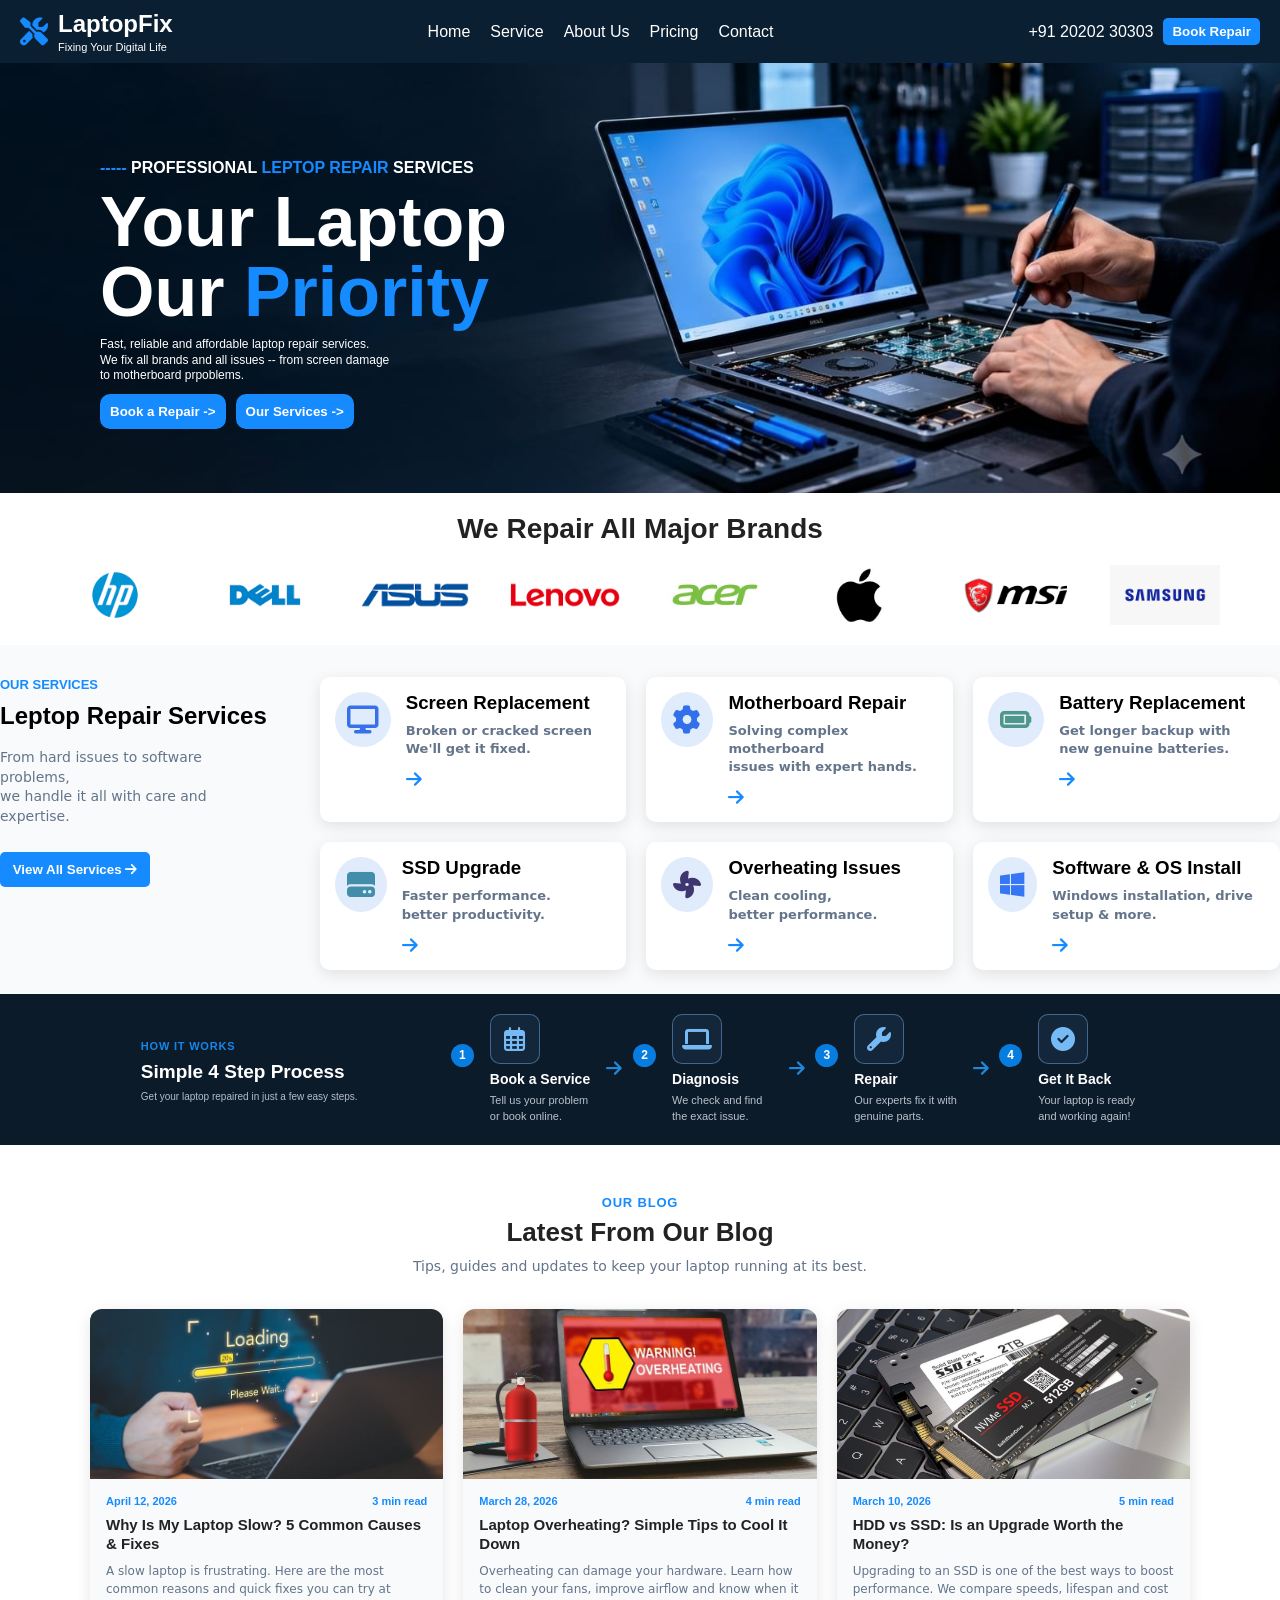
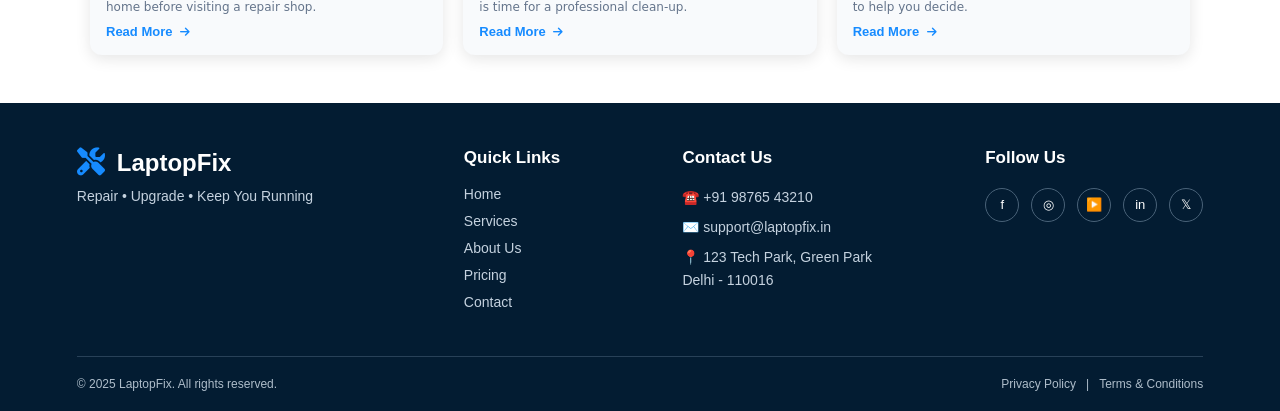
==== index.html @ 67cee1c7 "initial project upload" ====
<!DOCTYPE html>
<html lang="en">

<head>
  <meta charset="UTF-8">
  <meta name="viewport" content="width=device-width, initial-scale=1.0">
  <title>Document</title>
  <link rel="stylesheet" href="./CSS/index.css">
  <link rel="stylesheet" href="./CSS/navbar.css">
  <link rel="stylesheet" href="./CSS/footer.css">
  <link rel="stylesheet" href="https://cdnjs.cloudflare.com/ajax/libs/font-awesome/6.7.2/css/all.min.css">
</head>

<body>

  <div id="navbar"></div>

  <section class="hero">
    <div class="hero-text">
      <div class="image-content">
        <p style="font-weight: bold; "><span style="color: #168BFF;">-----</span> PROFESSIONAL <span
            style="color: #168BFF;">LEPTOP REPAIR </span> SERVICES</p>
        <h2>Your Laptop <br> Our <span style="color: #168BFF;">Priority</span></h2>
        <p style="font-size: 12px; line-height: 1.3; font-weight: 500;">Fast, reliable and affordable laptop repair
          services. <br> We fix all brands and all issues -- from screen damage <br> to motherboard prpoblems.</p>
        <div class="hero-btn">
          <button>Book a Repair -></button>
          <button>Our Services -></button>
        </div>
      </div>
    </div>
  </section>

  <section class="repair-brand">
    <h2>We Repair All Major Brands</h2>
    <div class="brand-logo">
      <img src="./images/logo/hp.png" alt="">
      <img src="./images/logo/dell.png" alt="">
      <img src="./images/logo/asus.png" alt="">
      <img src="./images/logo/lenovo.png" alt="">
      <img src="./images/logo/acer.jpg" alt="">
      <img src="./images/logo/apple.jpg" alt="">
      <img src="./images/logo/msi.png" alt="">
      <img src="./images/logo/samsung.png" alt="">
    </div>
  </section>

  <section class="our-services">
    <div class="left-service">
      <h3>OUR SERVICES</h3>
      <h2>Leptop Repair Services</h2>
      <p>From hard issues to software problems, <br> we handle it all with care and expertise.</p>
      <button>View All Services <span><i class="fa-solid fa-arrow-right"></i></span></button>
    </div>

    <div class="service-cards">
      <div class="service-card">
        <div class="Service-icon">
          <i class="fa-solid fa-display" style="color: #3870E9;"></i>
        </div>
        <div class="Service-detail">
          <h3>Screen Replacement</h3>
          <p>Broken or cracked screen <br>
            We'll get it fixed.</p>
          <i class="fa-solid fa-arrow-right"></i>
        </div>
      </div>
      <div class="service-card">
        <div class="Service-icon">
          <i class="fa-solid fa-gear" style="color: #326FEA;"></i>
        </div>
        <div class="Service-detail">
          <h3>Motherboard Repair</h3>
          <p>Solving complex motherboard <br>
            issues with expert hands.</p>
          <i class="fa-solid fa-arrow-right"></i>
        </div>
      </div>
      <div class="service-card">
        <div class="Service-icon">
          <i class="fa-solid fa-battery-full" style="color: #4F978B;"></i>
        </div>
        <div class="Service-detail">
          <h3>Battery Replacement</h3>
          <p>Get longer backup with <br>
            new genuine batteries.</p>
          <i class="fa-solid fa-arrow-right"></i>
        </div>

      </div>

      <div class="service-card">
        <div class="Service-icon">
          <i class="fa-solid fa-hard-drive" style="color: #428DAA;"></i>

        </div>
        <div class="Service-detail">
          <h3>SSD Upgrade</h3>
          <p>Faster performance. <br>
            better productivity.</p>
          <i class="fa-solid fa-arrow-right"></i>
        </div>
      </div>
      <div class="service-card">
        <div class="Service-icon">
          <i class="fa-solid fa-fan" style="color: #40366F;"></i>
        </div>
        <div class="Service-detail">
          <h3>Overheating Issues</h3>
          <p>Clean cooling, <br>
            better performance.</p>
          <i class="fa-solid fa-arrow-right"></i>
        </div>
      </div>
      <div class="service-card">
        <div class="Service-icon">
          <i class="fa-brands fa-windows" style="color: #3676F4;"></i>
        </div>
        <div class="Service-detail">
          <h3>Software & OS Install</h3>
          <p>Windows installation, drive <br>
            setup & more.</p>
          <i class="fa-solid fa-arrow-right"></i>
        </div>
      </div>
    </div>

  </section>

  <!--  -->

  <section class="how-it-works">
    <div class="intro">
      <span>HOW IT WORKS</span>
      <h2>Simple 4 Step Process</h2>
      <p>Get your laptop repaired in just a few easy steps.</p>
    </div>

    <div class="steps">

      <div class="step">
        <div class="number">1</div>
        <div class="icon">
          <i class="fa-regular fa-calendar-days"></i>
        </div>
        <div class="content">
          <h3>Book a Service</h3>
          <p>Tell us your problem<br>or book online.</p>
        </div>
      </div>

      <div class="arrow">
        <i class="fa-solid fa-arrow-right"></i>
      </div>

      <div class="step">
        <div class="number">2</div>
        <div class="icon">
          <i class="fa-solid fa-laptop"></i>
        </div>
        <div class="content">
          <h3>Diagnosis</h3>
          <p>We check and find<br>the exact issue.</p>
        </div>
      </div>

      <div class="arrow">
        <i class="fa-solid fa-arrow-right"></i>
      </div>

      <div class="step">
        <div class="number">3</div>
        <div class="icon">
          <i class="fa-solid fa-wrench"></i>
        </div>
        <div class="content">
          <h3>Repair</h3>
          <p>Our experts fix it with<br>genuine parts.</p>
        </div>
      </div>

      <div class="arrow">
        <i class="fa-solid fa-arrow-right"></i>
      </div>

      <div class="step">
        <div class="number">4</div>
        <div class="icon">
          <i class="fa-solid fa-circle-check"></i>
        </div>
        <div class="content">
          <h3>Get It Back</h3>
          <p>Your laptop is ready<br>and working again!</p>
        </div>
      </div>

    </div>
  </section>


  <section class="our-blog" id="blog">
    <div class="blog-intro">
      <span>OUR BLOG</span>
      <h2>Latest From Our Blog</h2>
      <p>Tips, guides and updates to keep your laptop running at its best.</p>
    </div>

    <div class="blog-cards">

      <div class="blog-card">
        <img src="./images/blog/slow-loading.jpg" alt="">
        <div class="blog-body">
          <div class="blog-meta">
            <span>April 12, 2026</span>
            <span>3 min read</span>
          </div>
          <h3>Why Is My Laptop Slow? 5 Common Causes & Fixes</h3>
          <p>A slow laptop is frustrating. Here are the most common reasons and quick fixes you can try at home before visiting a repair shop.</p>
          <a href="./blog-laptop-slow.html">Read More <i class="fa-solid fa-arrow-right"></i></a>
        </div>
      </div>

      <div class="blog-card">
        <img src="./images/blog/laptop-overheating.jpg" alt="">
        <div class="blog-body">
          <div class="blog-meta">
            <span>March 28, 2026</span>
            <span>4 min read</span>
          </div>
          <h3>Laptop Overheating? Simple Tips to Cool It Down</h3>
          <p>Overheating can damage your hardware. Learn how to clean your fans, improve airflow and know when it is time for a professional clean-up.</p>
          <a href="./blog-overheating.html">Read More <i class="fa-solid fa-arrow-right"></i></a>
        </div>
      </div>

      <div class="blog-card">
        <img src="./images/blog/SSD.jpg" alt="">
        <div class="blog-body">
          <div class="blog-meta">
            <span>March 10, 2026</span>
            <span>5 min read</span>
          </div>
          <h3>HDD vs SSD: Is an Upgrade Worth the Money?</h3>
          <p>Upgrading to an SSD is one of the best ways to boost performance. We compare speeds, lifespan and cost to help you decide.</p>
          <a href="./blog-ssd-upgrade.html">Read More <i class="fa-solid fa-arrow-right"></i></a>
        </div>
      </div>

    </div>
  </section>

  <div id="footer"></div>

  <script src="./JS/load-nav.js"></script>
  <script src="./JS/load-footer.js"></script>
</body>

</html>
---- CSS/index.css ----
* {
  margin: 0;
  padding: 0;
  box-sizing: border-box;
  font-family: 'poppins', sans-serif;
}

body {
  background-color: #F8FAFC;
}

.hero {
  position: relative;
  width: 100%;
  height: 430px;
  background-image: url('../images/hero.jpeg');
  background-size: cover;
  background-position: center;
  background-repeat: no-repeat;
}

.hero-text {
  position: absolute;
  color: white;
  left: 100px;
  top: 6rem;
  max-width: calc(100% - 160px);
}

.image-content {
  display: flex;
  flex-direction: column;
  gap: 10px;
}

.image-content>h2 {
  font-size: 70px;
  font-weight: bold;
  line-height: 1;
}

.hero-btn {
  display: flex;
  gap: 10px;
}

.hero-btn>button {
  padding: 10px;
  border-radius: 10px;
  border-style: none;
  background-color: #168BFF;
  color: white;
  font-weight: 600;

}

.repair-brand {
  display: flex;
  flex-direction: column;
  justify-content: center;
  align-items: center;
  gap: 20px;
  padding: 20px 20px;
  background-color: white;
}

.repair-brand>h2 {
  font-size: 28px;
  font-weight: 700;
  color: #222;
}

.brand-logo {
  display: flex;
  flex-wrap: wrap;
  justify-content: center;
  align-items: center;
  gap: 30px;
}

.brand-logo>img {
  height: 60px;
  width: 120px;
  object-fit: contain;
  filter: grayscale(0);
  transition: transform 0.3s ease, filter 0.3s ease;
}

.brand-logo>img:hover {
  transform: scale(1.1);
  filter: grayscale(0.3);
}

.our-services {
  display: flex;
  flex: 1;
  gap: 3rem;
  justify-content: center;
  margin-top: 2rem;
}

.service-cards {
  display: grid;
  grid-template-columns: repeat(3, 1fr);
  gap: 20px;

}

.service-card {
  background-color: white;
  display: flex;
  padding: 15px;
  gap: 15px;
  border-radius: 10px;
  box-shadow: 0 4px 15px rgba(0, 0, 0, 0.1);
}

.Service-icon{
  background-color: #E0EBFB;
  padding: 12px;
  height: 55px;
  border-radius: 50%;
  display: flex;
  align-items: center;
  justify-content: center;
}

.Service-icon > i {
  font-size: 28px;
}

.Service-detail > p{
   font-family: 'Inter', system-ui, -apple-system, sans-serif;
  font-size: 13px;
  font-weight: 600;
  color: #64748b; 
  line-height: 1.4;
  margin-top: 8px;
  max-width: 420px;
}
.Service-detail > i {
  display: flex;
  justify-self: end;
  color: #168BFF;
  margin-top: 0.8rem;
  font-size: 18px;
  font-weight: 900;
}

.left-service {
  display: flex;
  flex-direction: column;
  gap: 10px;
}

.left-service>h3 {
  font-size: 13px;
  color: #168BFF;
  font-weight: 700;
}

.left-service>h2 {
  font-weight: 800;
  font-size: 24px;
}

.left-service>p {
  font-family: 'Inter', system-ui, -apple-system, sans-serif;
  font-size: 14px;
  font-weight: 500;
  color: #64748b;
  margin-top: 8px;
  max-width: 420px;
  line-height: 1.4;
}

.left-service > button {
  border: none;
  text-align: center;
  padding: 10px;
  color: white;
  background-color: #168BFF;
  max-width: 150px;
  border-radius: 5px;
  font-weight: 600;
  margin-top: 1rem;
}

.how-it-works {
  width: 100%;
  min-height: 136px;
  background: #0c1b2a;
  color: white;
  display: flex;
  align-items: center;
  padding: 20px 11%;
  gap: 70px;
  margin-top: 1.5rem;
}


/* Left Intro */
.intro {
  min-width: 245px;
}

.intro span {
  color: #1687e8;
  font-size: 11px;
  font-weight: 700;
  letter-spacing: 0.8px;
}

.intro h2 {
  font-size: 19px;
  margin: 7px 0 8px;
  font-weight: 700;
}

.intro p {
  color: #b5bec8;
  font-size: 10px;
}

/* Steps */
.steps {
  flex: 1;
  display: flex;
  align-items: center;
  justify-content: space-between;
  gap: 15px;
}

.step {
  position: relative;
  min-width: 135px;
  padding-left: 34px;
}

.number {
  position: absolute;
  left: -5px;
  top: 30px;
  width: 23px;
  height: 23px;
  border-radius: 50%;
  background: #087de0;
  display: flex;
  align-items: center;
  justify-content: center;
  font-size: 12px;
  font-weight: bold;
}

.icon {
  color: #75b9f5;
  font-size: 24px;
  width: 50px;
  height: 50px;
  margin-bottom: 7px;
  border: 1.5px solid rgba(117, 185, 245, 0.45);
  border-radius: 10px;
  background: rgba(117, 185, 245, 0.08);
  display: flex;
  align-items: center;
  justify-content: center;
}

.content h3 {
  font-size: 14px;
  margin-bottom: 5px;
  font-weight: 700;
}

.content p {
  color: #b8c1cb;
  font-size: 11px;
  line-height: 1.5;
}

.arrow {
  color: #2087d9;
  font-size: 18px;
  flex-shrink: 0;
}

.our-blog {
  padding: 3rem 6%;
  background-color: white;
  display: flex;
  flex-direction: column;
  align-items: center;
  gap: 2rem;
}

.blog-intro {
  text-align: center;
}

.blog-intro span {
  color: #168BFF;
  font-size: 13px;
  font-weight: 700;
  letter-spacing: 0.8px;
}

.blog-intro h2 {
  font-size: 26px;
  font-weight: 800;
  color: #222;
  margin-top: 6px;
}

.blog-intro p {
  font-family: 'Inter', system-ui, -apple-system, sans-serif;
  font-size: 14px;
  font-weight: 500;
  color: #64748b;
  margin-top: 8px;
  line-height: 1.5;
}

.blog-cards {
  display: grid;
  grid-template-columns: repeat(3, 1fr);
  gap: 20px;
  max-width: 1100px;
  width: 100%;
}

.blog-card {
  background-color: #F8FAFC;
  border-radius: 12px;
  overflow: hidden;
  box-shadow: 0 4px 15px rgba(0, 0, 0, 0.1);
  transition: transform 0.3s ease, box-shadow 0.3s ease;
  display: flex;
  flex-direction: column;
}

.blog-card:hover {
  transform: translateY(-6px);
  box-shadow: 0 8px 25px rgba(0, 0, 0, 0.15);
}

.blog-card > img {
  width: 100%;
  height: 170px;
  object-fit: cover;
}

.blog-body {
  padding: 16px;
  display: flex;
  flex-direction: column;
  gap: 8px;
  flex: 1;
}

.blog-meta {
  display: flex;
  justify-content: space-between;
  font-size: 11px;
  font-weight: 600;
  color: #168BFF;
}

.blog-body h3 {
  font-size: 15px;
  font-weight: 700;
  color: #222;
  line-height: 1.3;
}

.blog-body p {
  font-family: 'Inter', system-ui, -apple-system, sans-serif;
  font-size: 12px;
  font-weight: 500;
  color: #64748b;
  line-height: 1.5;
}

.blog-body a {
  margin-top: auto;
  color: #168BFF;
  font-size: 13px;
  font-weight: 700;
  text-decoration: none;
}

.blog-body a i {
  font-size: 11px;
  margin-left: 4px;
  transition: transform 0.3s ease;
}

.blog-body a:hover i {
  transform: translateX(4px);
}

/* Responsive */
@media (max-width: 900px) {
  .hero-text {
    left: 50px;
    max-width: calc(100% - 100px);
  }

  .image-content>h2 {
    font-size: 48px;
  }

  .our-services {
    flex-direction: column;
    align-items: center;
    gap: 2rem;
    padding: 0 6%;
  }

  .left-service {
    align-items: center;
    text-align: center;
  }

  .service-cards {
    grid-template-columns: repeat(2, 1fr);
    width: 100%;
  }

  .how-it-works {
    flex-direction: column;
    align-items: flex-start;
    padding: 30px 6%;
    gap: 30px;
  }

  .steps {
    width: 100%;
    flex-wrap: wrap;
  }

  .blog-cards {
    grid-template-columns: 1fr;
  }
}

@media (max-width: 600px) {
  .hero {
    height: 340px;
  }

  .hero-text {
    left: 20px;
    top: 3rem;
    max-width: calc(100% - 40px);
  }

  .image-content>h2 {
    font-size: 30px;
  }

  .hero-btn>button {
    font-size: 11px;
  }

  .service-cards {
    grid-template-columns: 1fr;
  }

  .service-card {
    flex-direction: column;
    align-items: flex-start;
  }

  .steps {
    flex-direction: column;
    align-items: flex-start;
  }

  .arrow {
    transform: rotate(90deg);
    margin-left: 10px;
  }

  .step {
    min-width: 200px;
  }
}
---- CSS/navbar.css ----
*{
  margin: 0;
  padding: 0;
  box-sizing: border-box;
  font-family: 'poppins',sans-serif;
}

  .nav{
    display: flex;
    background-color: #0B1F33;
    color: white;
    justify-content: space-between;
    align-items: center;
    padding: 10px 20px 10px 20px;
  }
  .nav-head{
    display: flex;
    gap: 10px;
    align-items: center;
  }
  .nav-logo i{
    font-size: 28px;
    color: #168bff;
  }

  .nav-brand{
    display: flex;
    flex-direction: column;
    gap: 3px;
  }
  .nav-brand > p{
    font-size: 11px;
    font-weight: 500;
    /* color: rgba(128, 128, 128, 0.836); */
  }

  .nav-list{
    display: flex;
    gap: 20px;
  }
  .nav-item{
    list-style: none;
    text-decoration: none;
  }
  .nav-item > a{
    text-decoration: none;
    /* color: aliceblue; */
    color: white;
  }

  .nav-action{
    display: flex;
    gap: 10px;
    align-items: center;
  }
  .nav-button{
    border: none;
    padding: 6px 9px 6px 9px; 
    border-radius: 5px;
    background-color: #168bff;
    color: white;
    font-weight: 600;
  }
---- CSS/footer.css ----
.footer {
  background: #031c32;
  color: white;
  padding: 45px 6% 20px;
  font-family: Arial, sans-serif;
}

.footer-container {
  max-width: 1200px;
  margin: auto;
  display: grid;
  grid-template-columns: 2fr 1fr 1.5fr 1fr;
  gap: 50px;
}

/* Brand */

.footer-logo {
  display: flex;
  align-items: center;
  gap: 12px;
  font-size: 24px;
  font-weight: 700;
}

.nav-logo i{
    font-size: 28px;
    color: #168bff;
  }

.logo-icon {
  color: #38a9ff;
  font-size: 42px;
  font-weight: bold;
}

.footer-brand p {
  color: #c5d2df;
  font-size: 14px;
  margin-top: 10px;
}

/* Columns */

.footer-column h3 {
  font-size: 17px;
  margin-bottom: 18px;
}

.footer-column a {
  display: block;
  color: #c5d2df;
  text-decoration: none;
  font-size: 14px;
  margin-bottom: 11px;
  transition: 0.3s;
}

.footer-column a:hover {
  color: #229cff;
}

.footer-column p {
  color: #c5d2df;
  font-size: 14px;
  line-height: 1.6;
  margin: 8px 0;
}

/* Social Icons */

.social-icons {
  display: flex;
  gap: 12px;
  margin-top: 20px;
}

.social-icons a {
  width: 34px;
  height: 34px;
  border: 1px solid #496278;
  border-radius: 50%;
  display: flex;
  align-items: center;
  justify-content: center;
  color: white;
  margin: 0;
  font-size: 13px;
}

.social-icons a:hover {
  background: #168ff0;
  border-color: #168ff0;
  color: white;
}

/* Bottom */

.footer-bottom {
  max-width: 1200px;
  margin: 35px auto 0;
  padding-top: 20px;
  border-top: 1px solid #284158;

  display: flex;
  justify-content: space-between;
  align-items: center;

  color: #aebdca;
  font-size: 12px;
}

.footer-bottom p {
  margin: 0;
}

.footer-bottom div {
  display: flex;
  gap: 10px;
}

.footer-bottom a {
  color: #aebdca;
  text-decoration: none;
}

.footer-bottom a:hover {
  color: #229cff;
}


/* Responsive */

@media (max-width: 768px) {

  .footer-container {
    grid-template-columns: 1fr 1fr;
    gap: 35px;
  }

  .footer-brand {
    grid-column: 1 / -1;
  }

  .footer-bottom {
    flex-direction: column;
    gap: 15px;
    text-align: center;
  }
}


@media (max-width: 500px) {

  .footer {
    padding: 35px 20px 20px;
  }

  .footer-container {
    grid-template-columns: 1fr;
    gap: 28px;
  }

  .footer-brand {
    grid-column: auto;
    text-align: center;
  }

  .footer-logo {
    justify-content: center;
  }

  .footer-column {
    text-align: center;
  }

  .social-icons {
    justify-content: center;
  }

  .footer-bottom div {
    flex-wrap: wrap;
    justify-content: center;
  }
}
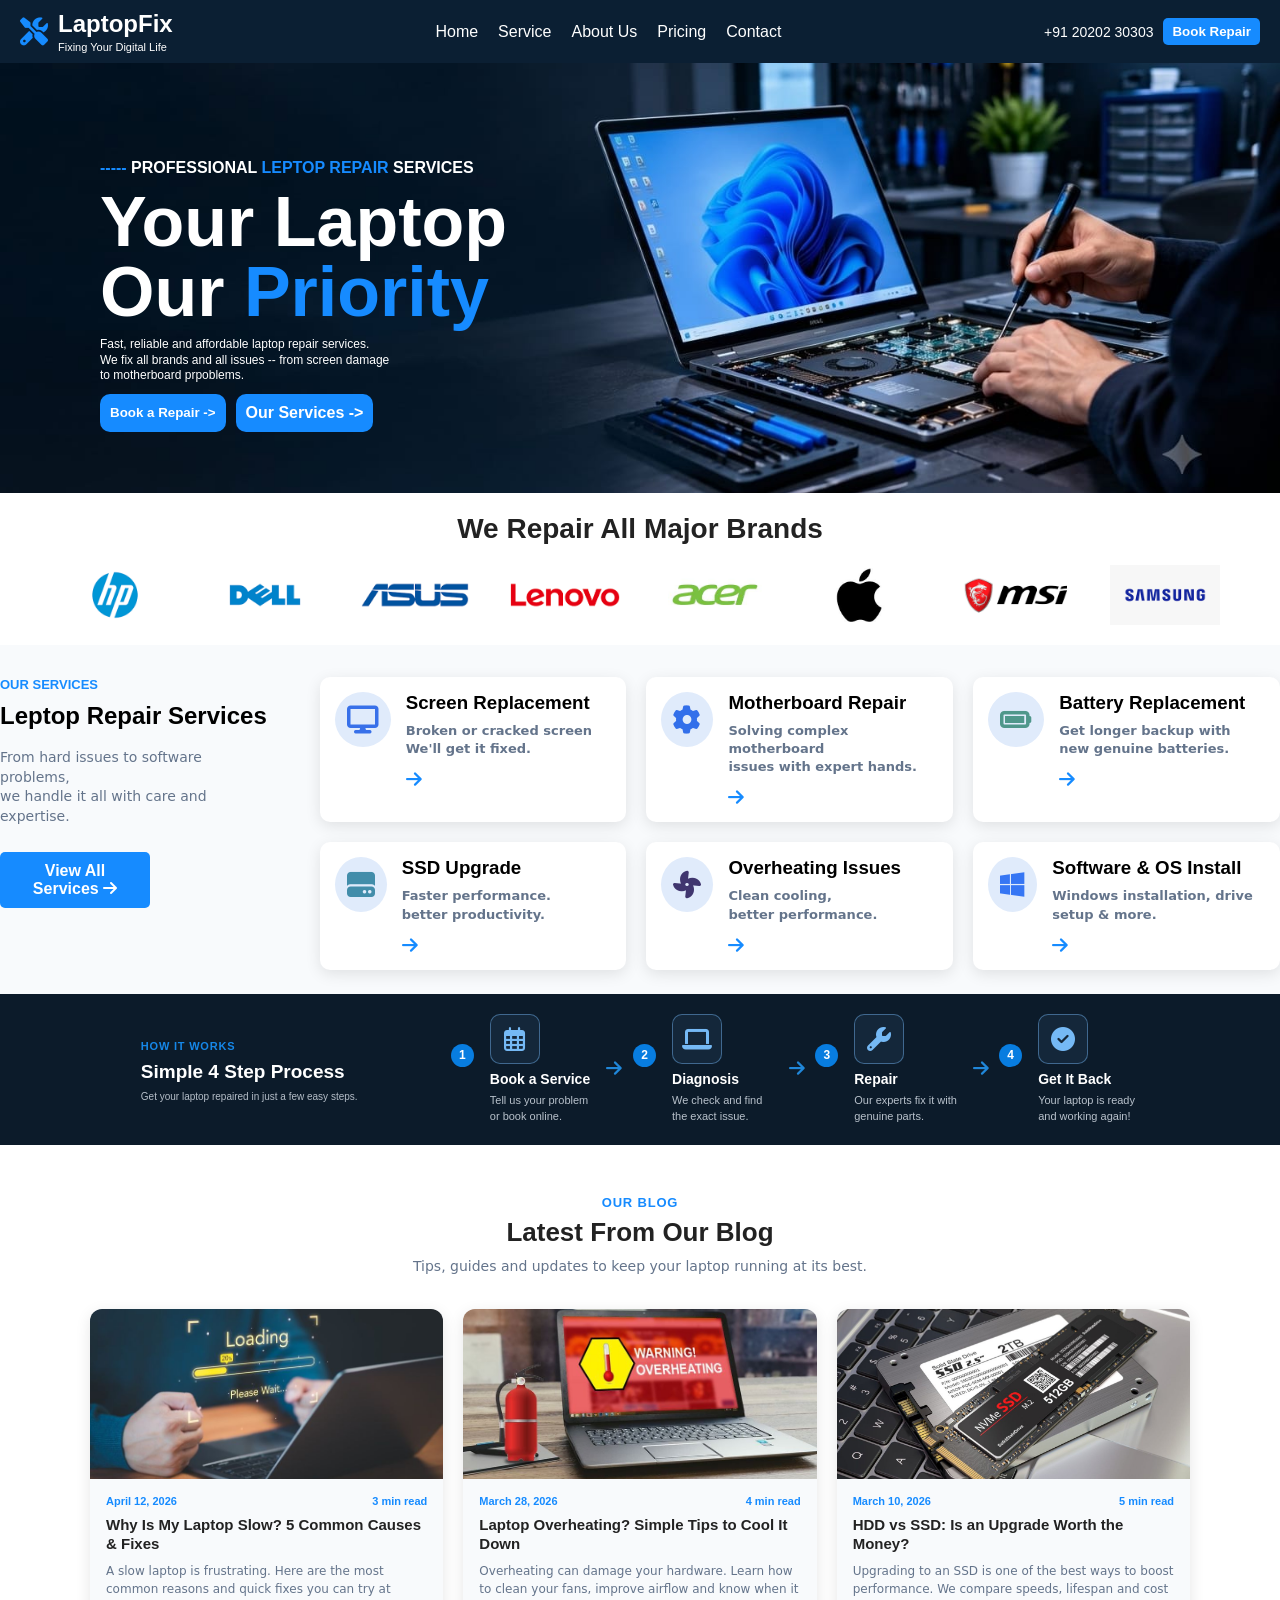
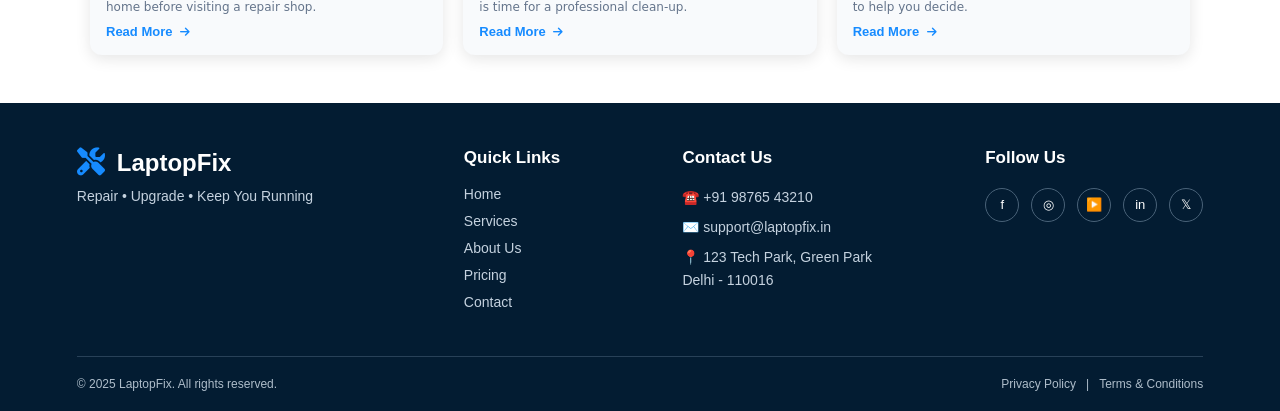
==== commit f4335a78: "problem solved" ====
--- a/index.html
+++ b/index.html
@@ -25,7 +25,7 @@
           services. <br> We fix all brands and all issues -- from screen damage <br> to motherboard prpoblems.</p>
         <div class="hero-btn">
           <button>Book a Repair -></button>
-          <button>Our Services -></button>
+          <a class="hero-btn-link" href="./PAGES/services.html">Our Services -></a>
         </div>
       </div>
     </div>
@@ -50,7 +50,7 @@
       <h3>OUR SERVICES</h3>
       <h2>Leptop Repair Services</h2>
       <p>From hard issues to software problems, <br> we handle it all with care and expertise.</p>
-      <button>View All Services <span><i class="fa-solid fa-arrow-right"></i></span></button>
+      <a class="view-services-link" href="./PAGES/services.html">View All Services <span><i class="fa-solid fa-arrow-right"></i></span></a>
     </div>
 
     <div class="service-cards">
--- a/CSS/index.css
+++ b/CSS/index.css
@@ -52,6 +52,15 @@
   color: white;
   font-weight: 600;
 
+}
+
+.hero-btn-link {
+  padding: 10px;
+  border-radius: 10px;
+  background-color: #168BFF;
+  color: white;
+  font-weight: 600;
+  text-decoration: none;
 }
 
 .repair-brand {
@@ -186,6 +195,19 @@
   margin-top: 1rem;
 }
 
+.view-services-link {
+  border: none;
+  text-align: center;
+  padding: 10px;
+  color: white;
+  background-color: #168BFF;
+  max-width: 150px;
+  border-radius: 5px;
+  font-weight: 600;
+  margin-top: 1rem;
+  text-decoration: none;
+}
+
 .how-it-works {
   width: 100%;
   min-height: 136px;
@@ -468,17 +490,51 @@
 
   .service-card {
     flex-direction: column;
-    align-items: flex-start;
+    align-items: center;
+    text-align: center;
+  }
+
+  .Service-detail {
+    display: flex;
+    flex-direction: column;
+    align-items: center;
+    text-align: center;
+  }
+
+  .Service-detail > i {
+    justify-self: auto;
+  }
+
+  .how-it-works {
+    align-items: center;
+    text-align: center;
   }
 
   .steps {
     flex-direction: column;
-    align-items: flex-start;
+    align-items: center;
+  }
+
+  .step {
+    align-items: center;
+    padding-left: 0;
+  }
+
+  .number {
+    left: 50%;
+    transform: translateX(-50%);
+    top: -12px;
+  }
+
+  .content {
+    display: flex;
+    flex-direction: column;
+    align-items: center;
   }
 
   .arrow {
     transform: rotate(90deg);
-    margin-left: 10px;
+    margin-left: 0;
   }
 
   .step {
--- a/CSS/navbar.css
+++ b/CSS/navbar.css
@@ -60,4 +60,103 @@
     background-color: #168bff;
     color: white;
     font-weight: 600;
+  }
+
+  .nav-phone{
+    font-size: 14px;
+    font-weight: 500;
+  }
+
+  .menu-toggle{
+    display: none;
+    border: none;
+    background: transparent;
+    color: white;
+    font-size: 22px;
+    cursor: pointer;
+    padding: 4px;
+  }
+
+  .drawer-overlay{
+    position: fixed;
+    inset: 0;
+    background: rgba(0, 0, 0, 0.55);
+    opacity: 0;
+    visibility: hidden;
+    transition: opacity 0.3s ease;
+    z-index: 999;
+  }
+  .drawer-overlay.open{
+    opacity: 1;
+    visibility: visible;
+  }
+
+  .nav-drawer{
+    position: fixed;
+    top: 0;
+    left: 0;
+    height: 100vh;
+    width: 270px;
+    background: #0B1F33;
+    color: white;
+    padding: 20px;
+    display: flex;
+    flex-direction: column;
+    transform: translateX(-100%);
+    transition: transform 0.35s ease;
+    z-index: 1000;
+  }
+  .nav-drawer.open{
+    transform: translateX(0);
+  }
+
+  .drawer-head{
+    display: flex;
+    justify-content: space-between;
+    align-items: center;
+    padding-bottom: 15px;
+    border-bottom: 1px solid rgba(255, 255, 255, 0.15);
+  }
+  .drawer-head span{
+    font-weight: 700;
+    font-size: 18px;
+  }
+  .drawer-close{
+    border: none;
+    background: transparent;
+    color: white;
+    font-size: 22px;
+    cursor: pointer;
+  }
+
+  .drawer-list{
+    list-style: none;
+    display: flex;
+    flex-direction: column;
+    gap: 18px;
+    margin-top: 20px;
+  }
+  .drawer-list a{
+    text-decoration: none;
+    color: white;
+    font-weight: 500;
+    font-size: 16px;
+  }
+
+  .drawer-action{
+    margin-top: auto;
+    display: flex;
+    flex-direction: column;
+    gap: 12px;
+    align-items: flex-start;
+  }
+
+  @media (max-width: 900px){
+    .menu-toggle{
+      display: block;
+    }
+    .nav-menu,
+    .nav-action{
+      display: none;
+    }
   }
